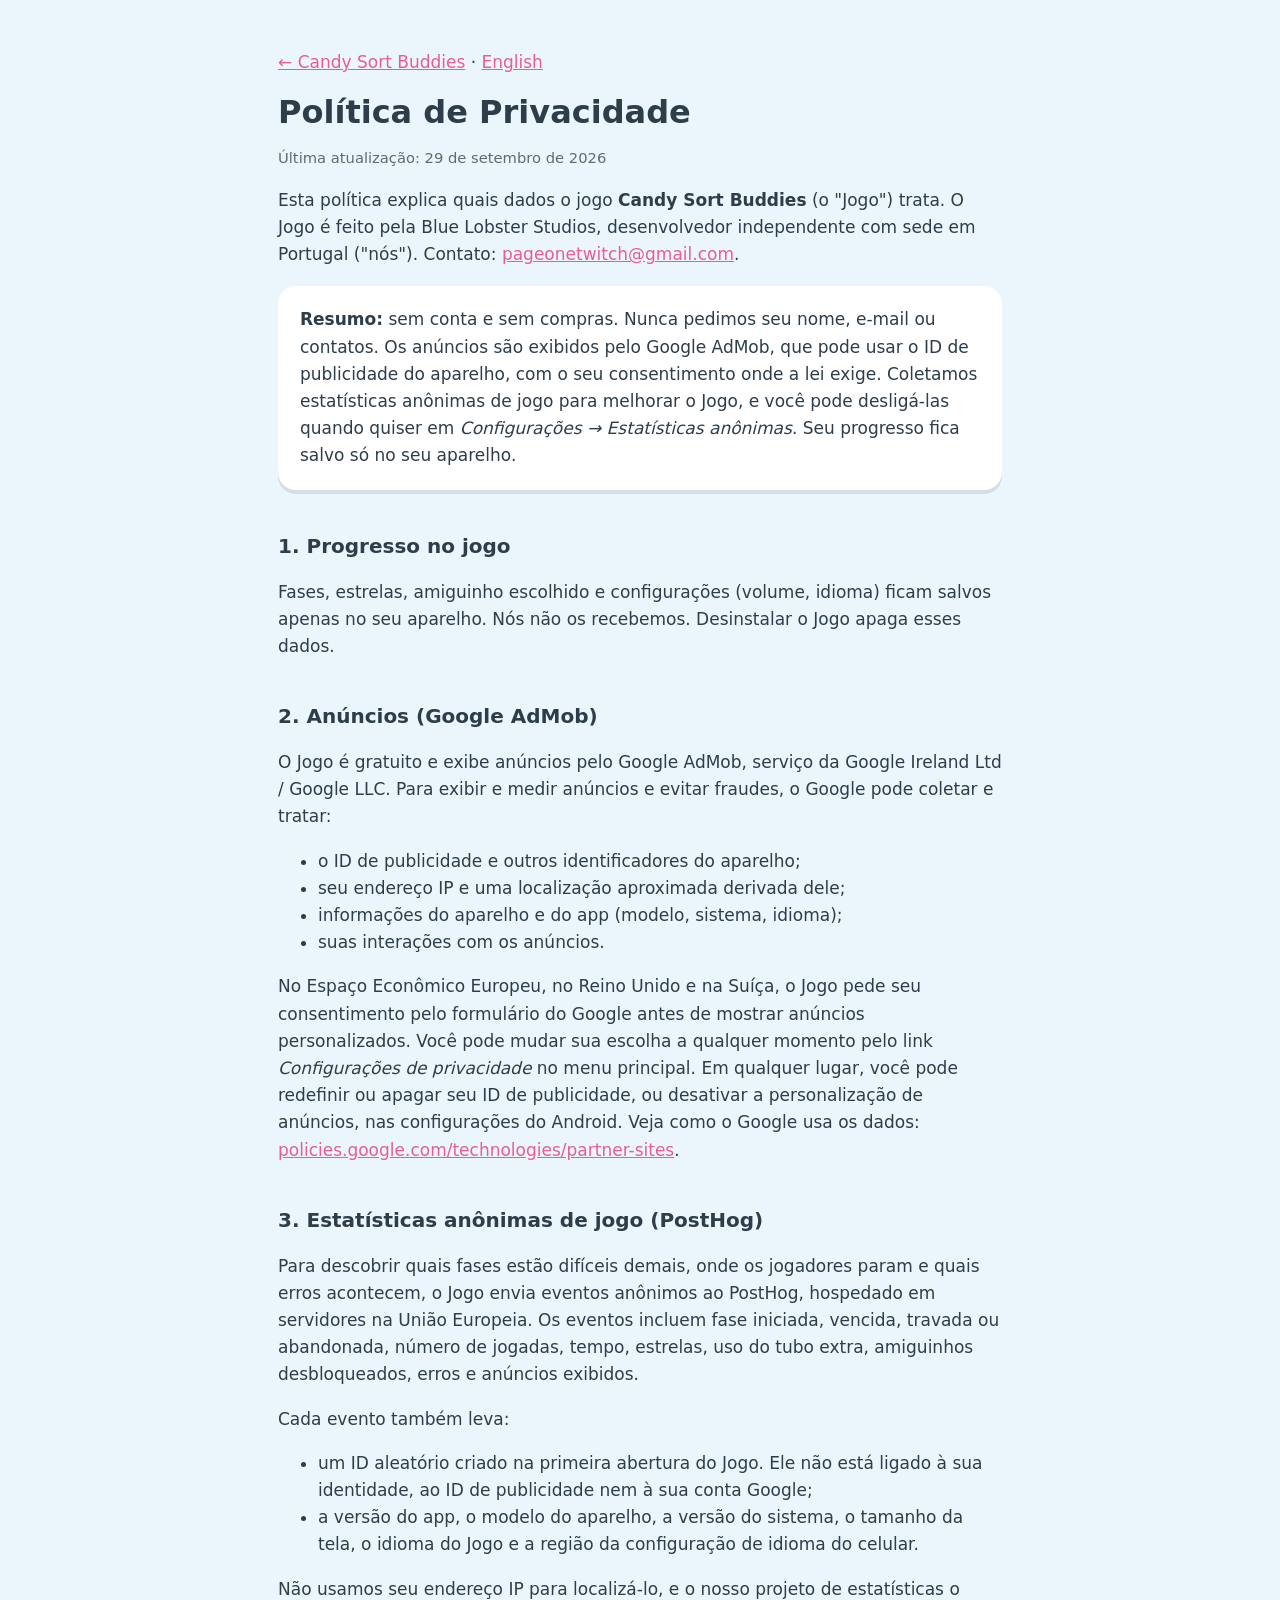
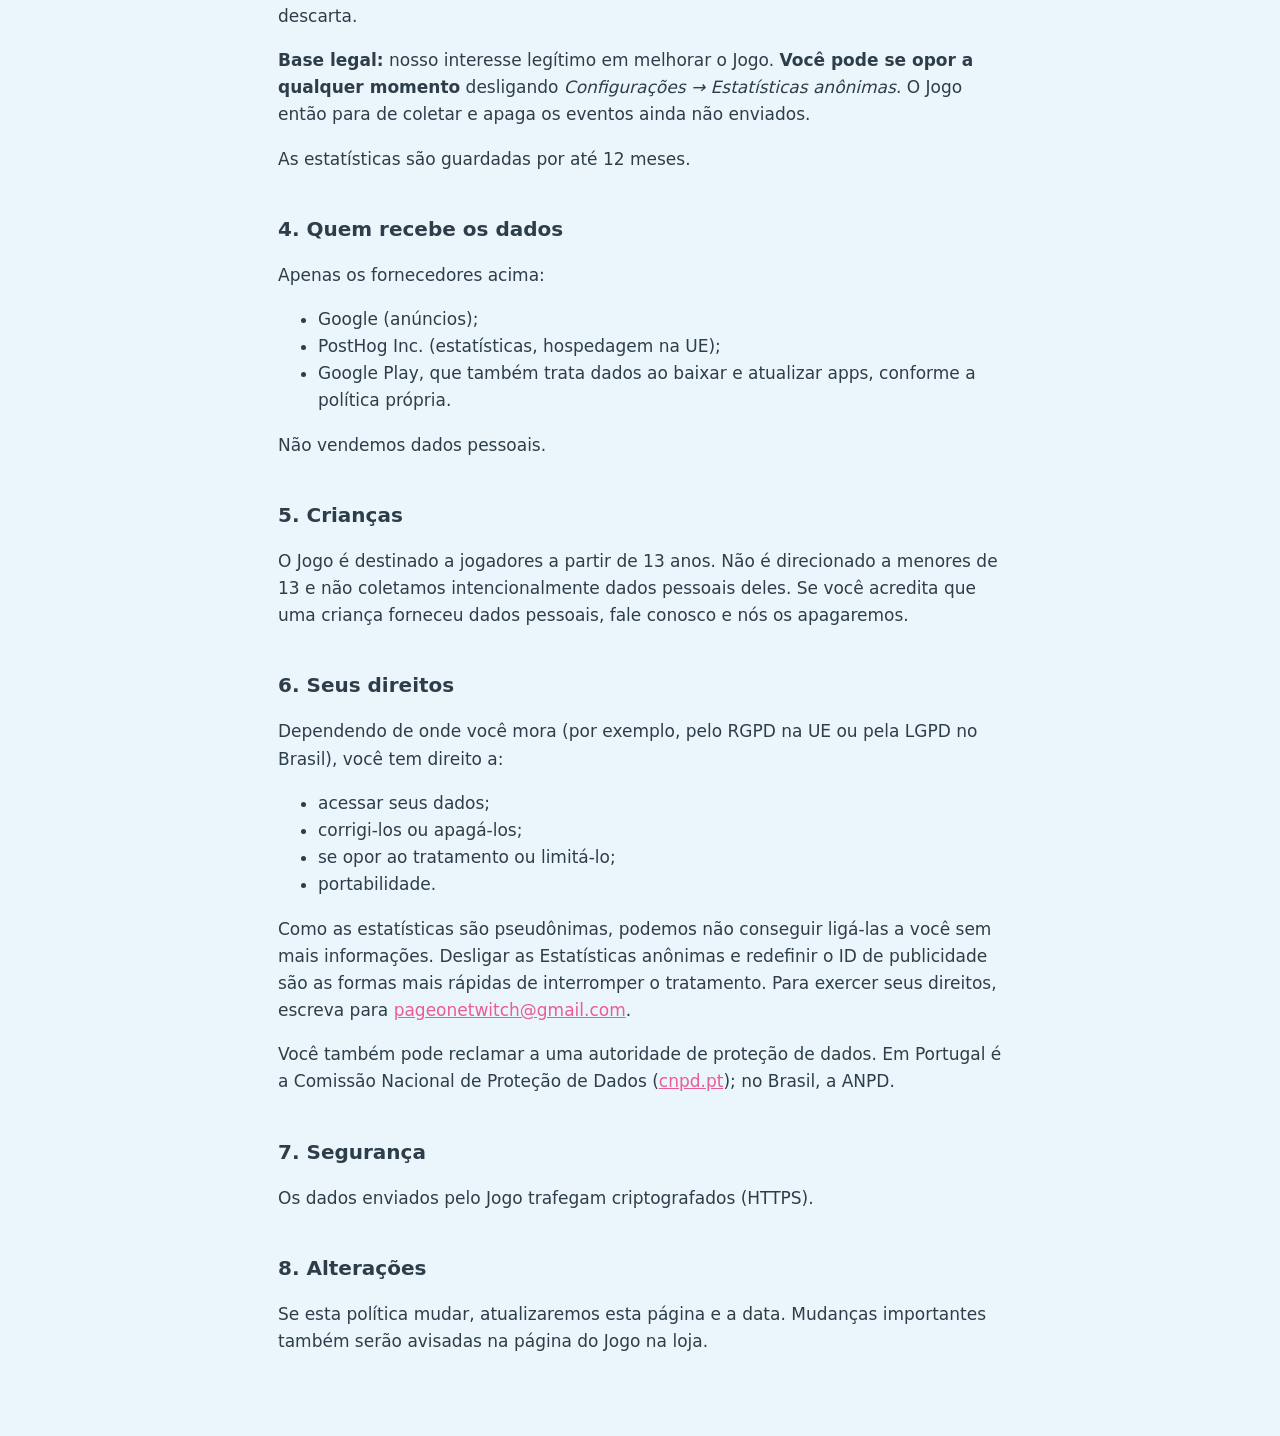
==== candy-sort-buddies/privacy-pt.html @ 42ddb962 "Blue Lobster Studios site: Candy Sort Buddies pages and privacy policy Co-Authored-By: Claude Opus 5" ====
<!doctype html><html lang="pt"><head><meta charset="utf-8"><meta name="viewport" content="width=device-width,initial-scale=1">
<title>Candy Sort Buddies — Política de Privacidade</title><link rel="stylesheet" href="../style.css"></head><body><main>
<p><a href="./">← Candy Sort Buddies</a> · <a href="privacy.html">English</a></p>
<h1>Política de Privacidade</h1>
<p class="muted">Última atualização: 29 de setembro de 2026</p>

<p>Esta política explica quais dados o jogo <strong>Candy Sort Buddies</strong> (o "Jogo") trata. O Jogo é feito pela Blue Lobster Studios, desenvolvedor independente com sede em Portugal ("nós"). Contato: <a href="mailto:pageonetwitch@gmail.com">pageonetwitch@gmail.com</a>.</p>

<div class="card"><strong>Resumo:</strong> sem conta e sem compras. Nunca pedimos seu nome, e-mail ou contatos. Os anúncios são exibidos pelo Google AdMob, que pode usar o ID de publicidade do aparelho, com o seu consentimento onde a lei exige. Coletamos estatísticas anônimas de jogo para melhorar o Jogo, e você pode desligá-las quando quiser em <em>Configurações → Estatísticas anônimas</em>. Seu progresso fica salvo só no seu aparelho.</div>

<h2>1. Progresso no jogo</h2>
<p>Fases, estrelas, amiguinho escolhido e configurações (volume, idioma) ficam salvos apenas no seu aparelho. Nós não os recebemos. Desinstalar o Jogo apaga esses dados.</p>

<h2>2. Anúncios (Google AdMob)</h2>
<p>O Jogo é gratuito e exibe anúncios pelo Google AdMob, serviço da Google Ireland Ltd / Google LLC. Para exibir e medir anúncios e evitar fraudes, o Google pode coletar e tratar:</p>
<ul>
<li>o ID de publicidade e outros identificadores do aparelho;</li>
<li>seu endereço IP e uma localização aproximada derivada dele;</li>
<li>informações do aparelho e do app (modelo, sistema, idioma);</li>
<li>suas interações com os anúncios.</li>
</ul>
<p>No Espaço Econômico Europeu, no Reino Unido e na Suíça, o Jogo pede seu consentimento pelo formulário do Google antes de mostrar anúncios personalizados. Você pode mudar sua escolha a qualquer momento pelo link <em>Configurações de privacidade</em> no menu principal. Em qualquer lugar, você pode redefinir ou apagar seu ID de publicidade, ou desativar a personalização de anúncios, nas configurações do Android. Veja como o Google usa os dados: <a href="https://policies.google.com/technologies/partner-sites">policies.google.com/technologies/partner-sites</a>.</p>

<h2>3. Estatísticas anônimas de jogo (PostHog)</h2>
<p>Para descobrir quais fases estão difíceis demais, onde os jogadores param e quais erros acontecem, o Jogo envia eventos anônimos ao PostHog, hospedado em servidores na União Europeia. Os eventos incluem fase iniciada, vencida, travada ou abandonada, número de jogadas, tempo, estrelas, uso do tubo extra, amiguinhos desbloqueados, erros e anúncios exibidos.</p>
<p>Cada evento também leva:</p>
<ul>
<li>um ID aleatório criado na primeira abertura do Jogo. Ele não está ligado à sua identidade, ao ID de publicidade nem à sua conta Google;</li>
<li>a versão do app, o modelo do aparelho, a versão do sistema, o tamanho da tela, o idioma do Jogo e a região da configuração de idioma do celular.</li>
</ul>
<p>Não usamos seu endereço IP para localizá-lo, e o nosso projeto de estatísticas o descarta.</p>
<p><strong>Base legal:</strong> nosso interesse legítimo em melhorar o Jogo. <strong>Você pode se opor a qualquer momento</strong> desligando <em>Configurações → Estatísticas anônimas</em>. O Jogo então para de coletar e apaga os eventos ainda não enviados.</p>
<p>As estatísticas são guardadas por até 12 meses.</p>

<h2>4. Quem recebe os dados</h2>
<p>Apenas os fornecedores acima:</p>
<ul>
<li>Google (anúncios);</li>
<li>PostHog Inc. (estatísticas, hospedagem na UE);</li>
<li>Google Play, que também trata dados ao baixar e atualizar apps, conforme a política própria.</li>
</ul>
<p>Não vendemos dados pessoais.</p>

<h2>5. Crianças</h2>
<p>O Jogo é destinado a jogadores a partir de 13 anos. Não é direcionado a menores de 13 e não coletamos intencionalmente dados pessoais deles. Se você acredita que uma criança forneceu dados pessoais, fale conosco e nós os apagaremos.</p>

<h2>6. Seus direitos</h2>
<p>Dependendo de onde você mora (por exemplo, pelo RGPD na UE ou pela LGPD no Brasil), você tem direito a:</p>
<ul>
<li>acessar seus dados;</li>
<li>corrigi-los ou apagá-los;</li>
<li>se opor ao tratamento ou limitá-lo;</li>
<li>portabilidade.</li>
</ul>
<p>Como as estatísticas são pseudônimas, podemos não conseguir ligá-las a você sem mais informações. Desligar as Estatísticas anônimas e redefinir o ID de publicidade são as formas mais rápidas de interromper o tratamento. Para exercer seus direitos, escreva para <a href="mailto:pageonetwitch@gmail.com">pageonetwitch@gmail.com</a>.</p>
<p>Você também pode reclamar a uma autoridade de proteção de dados. Em Portugal é a Comissão Nacional de Proteção de Dados (<a href="https://www.cnpd.pt">cnpd.pt</a>); no Brasil, a ANPD.</p>

<h2>7. Segurança</h2>
<p>Os dados enviados pelo Jogo trafegam criptografados (HTTPS).</p>

<h2>8. Alterações</h2>
<p>Se esta política mudar, atualizaremos esta página e a data. Mudanças importantes também serão avisadas na página do Jogo na loja.</p>
</main></body></html>
---- style.css ----
:root { --ink: #2d3e4a; --soft: #5b6b76; --pink: #e85c99; --bg: #eaf6fb; --card: #ffffff; }
* { box-sizing: border-box; }
body { margin: 0; background: var(--bg); color: var(--ink); font: 17px/1.6 system-ui, -apple-system, "Segoe UI", Roboto, sans-serif; }
main { max-width: 760px; margin: 0 auto; padding: 32px 18px 64px; }
h1 { font-size: 2rem; line-height: 1.2; margin: 0.4em 0; }
h2 { font-size: 1.25rem; margin-top: 2em; }
a { color: var(--pink); }
.card { background: var(--card); border-radius: 18px; padding: 20px 22px; margin: 18px 0; box-shadow: 0 4px 0 rgba(45, 62, 74, 0.12); }
.muted { color: var(--soft); font-size: 0.92rem; }
pre { white-space: pre-wrap; background: var(--card); padding: 14px; border-radius: 12px; font-size: 0.8rem; overflow-x: auto; }
img.logo { width: 160px; height: 160px; border-radius: 50%; display: block; margin: 8px auto 0; }
.center { text-align: center; }
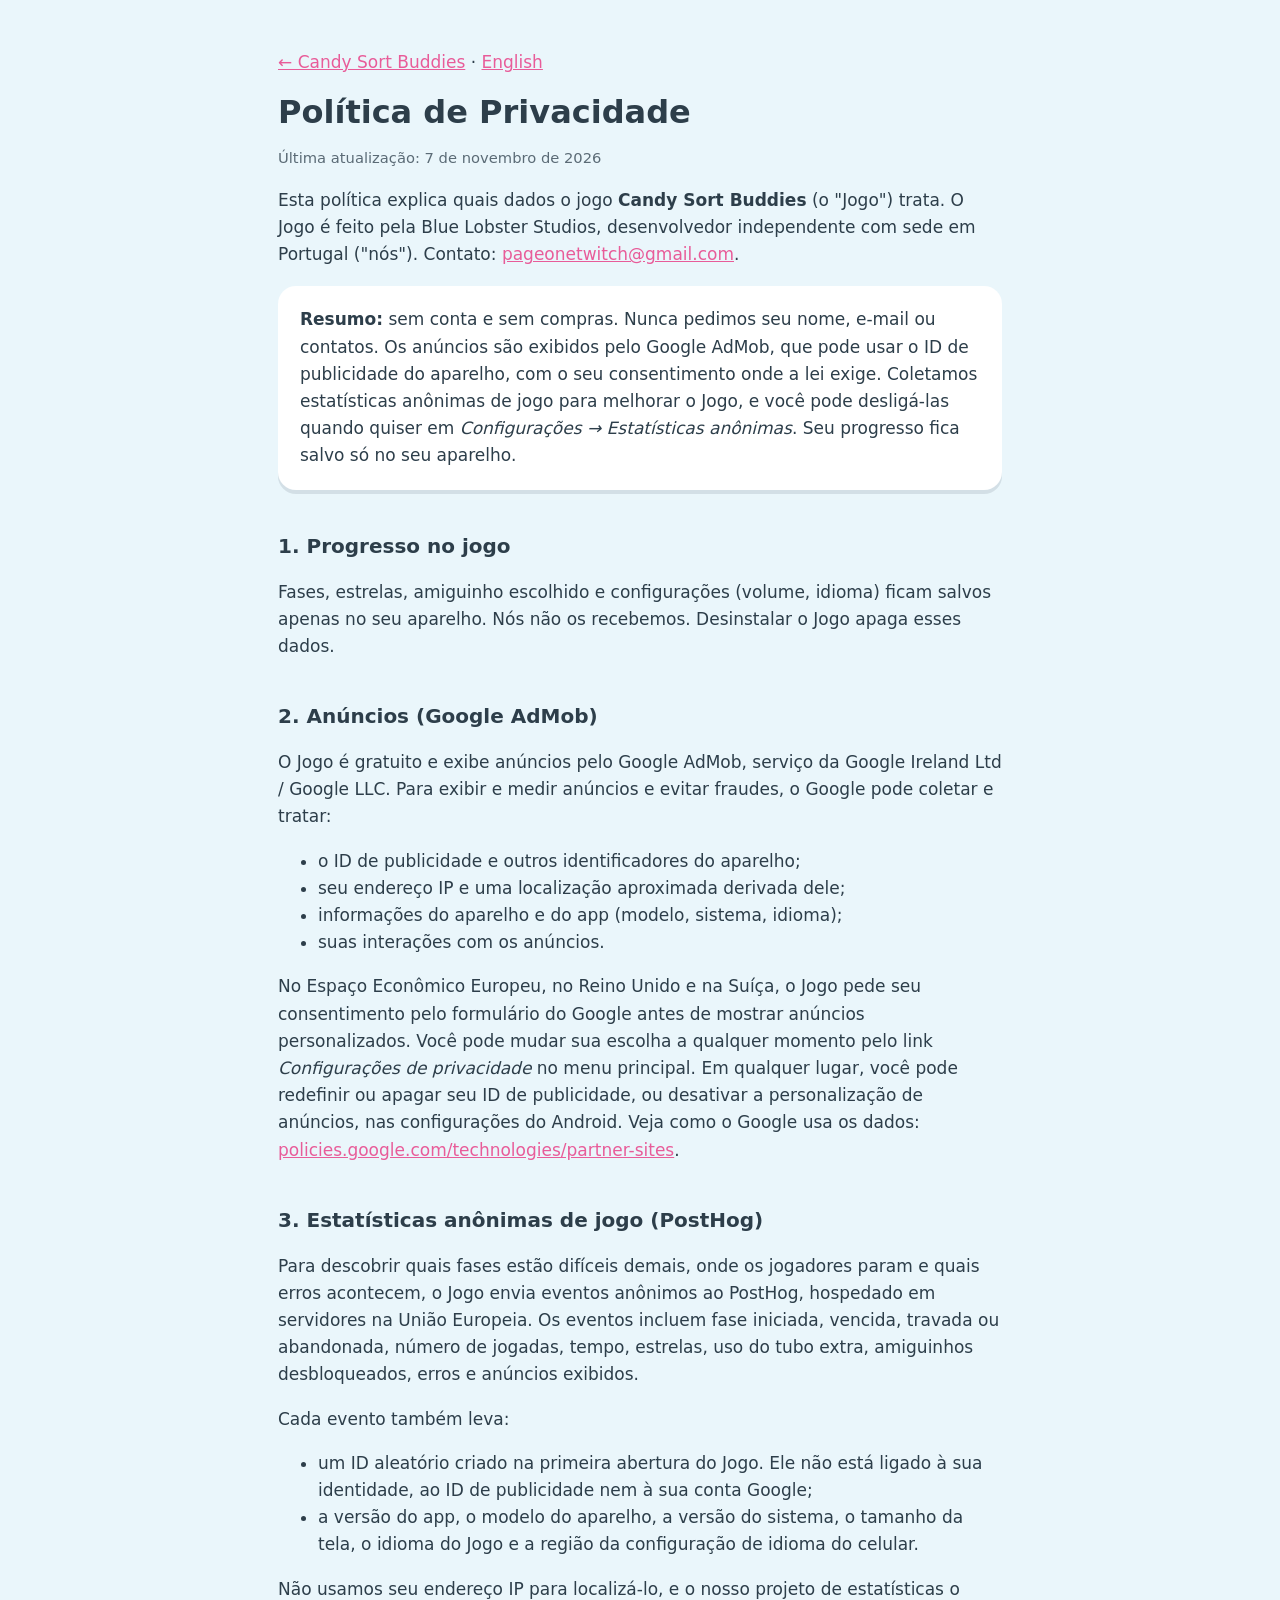
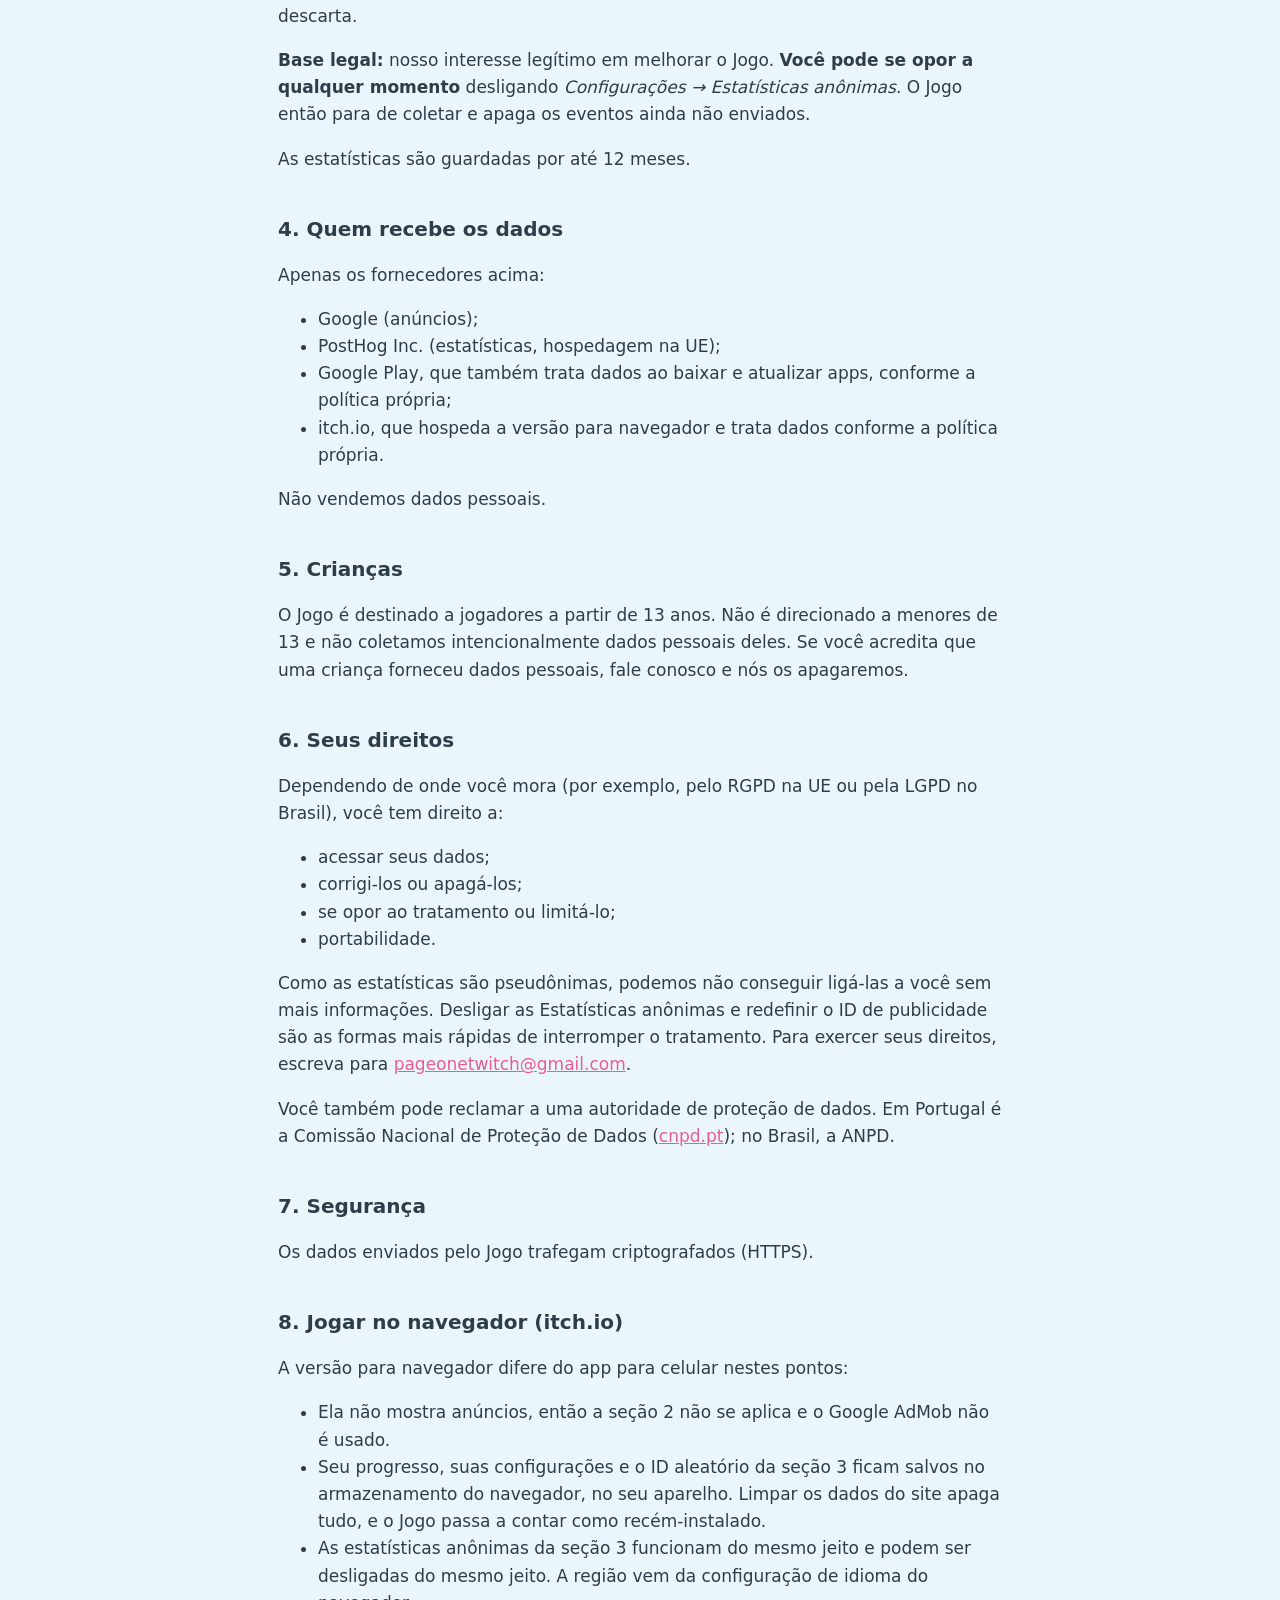
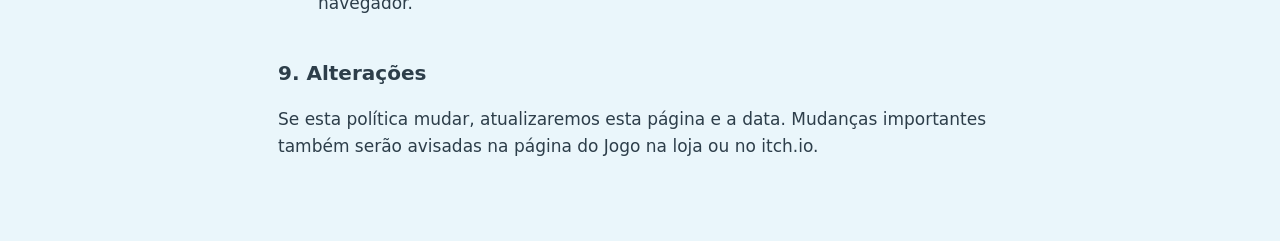
==== commit 5e71044d: "Privacy policy: cover the browser version on itch.io Co-Authored-By: Claude Opus 5.5 <noreply@anthro" ====
--- a/candy-sort-buddies/privacy-pt.html
+++ b/candy-sort-buddies/privacy-pt.html
@@ -2,7 +2,7 @@
 <title>Candy Sort Buddies — Política de Privacidade</title><link rel="stylesheet" href="../style.css"></head><body><main>
 <p><a href="./">← Candy Sort Buddies</a> · <a href="privacy.html">English</a></p>
 <h1>Política de Privacidade</h1>
-<p class="muted">Última atualização: 29 de setembro de 2026</p>
+<p class="muted">Última atualização: 7 de novembro de 2026</p>
 
 <p>Esta política explica quais dados o jogo <strong>Candy Sort Buddies</strong> (o "Jogo") trata. O Jogo é feito pela Blue Lobster Studios, desenvolvedor independente com sede em Portugal ("nós"). Contato: <a href="mailto:pageonetwitch@gmail.com">pageonetwitch@gmail.com</a>.</p>
 
@@ -37,7 +37,8 @@
 <ul>
 <li>Google (anúncios);</li>
 <li>PostHog Inc. (estatísticas, hospedagem na UE);</li>
-<li>Google Play, que também trata dados ao baixar e atualizar apps, conforme a política própria.</li>
+<li>Google Play, que também trata dados ao baixar e atualizar apps, conforme a política própria;</li>
+<li>itch.io, que hospeda a versão para navegador e trata dados conforme a política própria.</li>
 </ul>
 <p>Não vendemos dados pessoais.</p>
 
@@ -58,6 +59,14 @@
 <h2>7. Segurança</h2>
 <p>Os dados enviados pelo Jogo trafegam criptografados (HTTPS).</p>
 
-<h2>8. Alterações</h2>
-<p>Se esta política mudar, atualizaremos esta página e a data. Mudanças importantes também serão avisadas na página do Jogo na loja.</p>
+<h2>8. Jogar no navegador (itch.io)</h2>
+<p>A versão para navegador difere do app para celular nestes pontos:</p>
+<ul>
+<li>Ela não mostra anúncios, então a seção 2 não se aplica e o Google AdMob não é usado.</li>
+<li>Seu progresso, suas configurações e o ID aleatório da seção 3 ficam salvos no armazenamento do navegador, no seu aparelho. Limpar os dados do site apaga tudo, e o Jogo passa a contar como recém-instalado.</li>
+<li>As estatísticas anônimas da seção 3 funcionam do mesmo jeito e podem ser desligadas do mesmo jeito. A região vem da configuração de idioma do navegador.</li>
+</ul>
+
+<h2>9. Alterações</h2>
+<p>Se esta política mudar, atualizaremos esta página e a data. Mudanças importantes também serão avisadas na página do Jogo na loja ou no itch.io.</p>
 </main></body></html>
